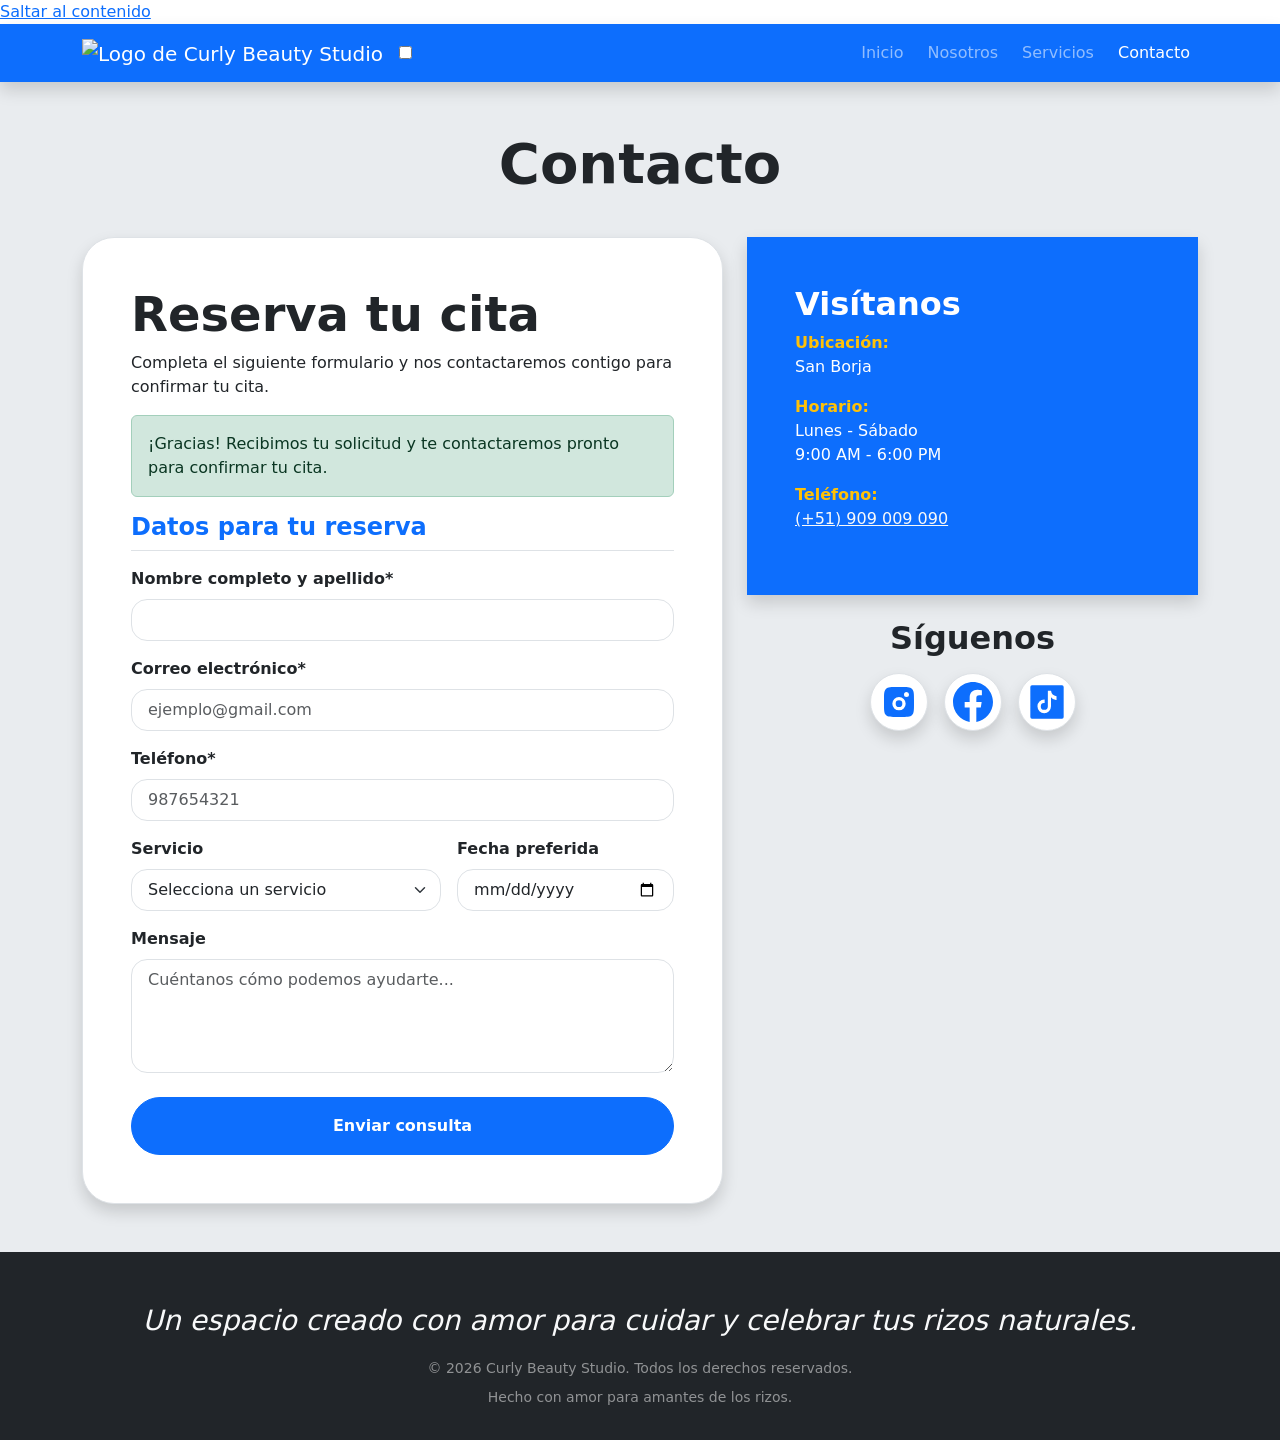
==== contacto.html @ cd8b1cfd "Add files via upload" ====
<!DOCTYPE html>
<html lang="es">
<head>
    <meta charset="UTF-8">
    <meta name="viewport" content="width=device-width, initial-scale=1.0">
    <meta name="description" content="Reserva tu cita en Curly Beauty Studio, San Borja. Horario y datos de contacto.">
    <title>Contacto | Curly Beauty Studio</title>
    <link rel="preconnect" href="https://fonts.googleapis.com">
    <link rel="preconnect" href="https://fonts.gstatic.com" crossorigin>
    <link href="https://fonts.googleapis.com/css2?family=Cormorant+Garamond:ital,wght@0,500;0,600;0,700;1,500;1,600&family=Plus+Jakarta+Sans:wght@400;500;600;700&display=swap" rel="stylesheet">
    <link href="https://cdn.jsdelivr.net/npm/bootstrap@5.3.3/dist/css/bootstrap.min.css" rel="stylesheet">
    <link rel="stylesheet" href="css/styles.css">
    <link rel="shortcut icon" href="img/logo_curly_beauty_studio_original.webp" type="image/webp">
</head>

<body>
    <a class="skip-link" href="#contenido">Saltar al contenido</a>

    <!-- Encabezado -->
    <header class="sticky-top">
        <nav class="navbar navbar-expand-md navbar-dark bg-primary shadow" aria-label="Navegación principal">
            <div class="container">
                <a class="navbar-brand" href="index.html">
                    <img class="img_logo" src="img/logo_curly_beauty_studio_original.webp" alt="Logo de Curly Beauty Studio">
                </a>
                <input type="checkbox" id="chkMenu" class="chk-menu" aria-label="Abrir o cerrar el menú">
                <label class="navbar-toggler" for="chkMenu" aria-hidden="true"><span class="navbar-toggler-icon"></span></label>
                <div class="collapse navbar-collapse" id="menu">
                    <ul class="navbar-nav ms-auto align-items-md-center gap-md-2">
                        <li class="nav-item"><a class="nav-link" href="index.html">Inicio</a></li>
                        <li class="nav-item"><a class="nav-link" href="nosotros.html">Nosotros</a></li>
                        <li class="nav-item"><a class="nav-link" href="servicios.html">Servicios</a></li>
                        <li class="nav-item"><a class="nav-link active" aria-current="page" href="contacto.html">Contacto</a></li>
                    </ul>
                </div>
            </div>
        </nav>
    </header>

    <main id="contenido" class="overflow-x-hidden">
        <section class="onda bg-body-secondary py-5">
            <div class="container">
                <h1 class="text-center anim-subir display-4 fw-semibold mb-3">Contacto</h1>

                <div class="row g-4 mt-2">

                    <!-- Formulario -->
                    <div class="col-lg-7 reveal">
                        <div class="bg-white border rounded-5 shadow p-4 p-md-5 text-start h-100">
                            <h2 class="display-5 fw-semibold">Reserva tu cita</h2>
                            <p>Completa el siguiente formulario y nos contactaremos contigo para confirmar tu cita.</p>

                            <div id="enviado" class="alert alert-success" role="status">
                                ¡Gracias! Recibimos tu solicitud y te contactaremos pronto para confirmar tu cita.
                            </div>

                            <form id="formReserva" action="contacto.html#enviado" method="get">
                                <fieldset>
                                    <legend class="h4 fw-semibold border-bottom pb-2 mb-3 f-titulos text-primary">Datos para tu reserva</legend>

                                    <div class="mb-3">
                                        <label for="nombre-apellido" class="form-label fw-semibold">Nombre completo y apellido*</label>
                                        <input type="text" class="form-control rounded-4 px-3 py-2" id="nombre-apellido" name="nombre-apellido" minlength="3" maxlength="50" autocomplete="name" required>
                                        <div class="invalid-feedback">Ingresa tu nombre completo (mínimo 3 caracteres).</div>
                                    </div>

                                    <div class="mb-3">
                                        <label for="correo" class="form-label fw-semibold">Correo electrónico*</label>
                                        <input type="email" class="form-control rounded-4 px-3 py-2" id="correo" name="correo" placeholder="ejemplo@gmail.com" autocomplete="email" required>
                                        <div class="invalid-feedback">Ingresa un correo electrónico válido.</div>
                                    </div>

                                    <div class="mb-3">
                                        <label for="telefono" class="form-label fw-semibold">Teléfono*</label>
                                        <input type="tel" class="form-control rounded-4 px-3 py-2" id="telefono" name="telefono" pattern="[0-9]{9}" inputmode="numeric" placeholder="987654321" autocomplete="tel" required>
                                        <div class="invalid-feedback">Ingresa un teléfono de 9 dígitos, solo números.</div>
                                    </div>

                                    <div class="row g-3 mb-3">
                                        <div class="col-sm-7">
                                            <label for="servicio" class="form-label fw-semibold">Servicio</label>
                                            <select class="form-select rounded-4 px-3 py-2" name="servicio" id="servicio">
                                                <option value="">Selecciona un servicio</option>
                                                <option value="corte">Corte y definición</option>
                                                <option value="tratamiento">Tratamiento e hidratación</option>
                                                <option value="asesoria">Asesoría de rutina personalizada</option>
                                            </select>
                                        </div>
                                        <div class="col-sm-5">
                                            <label for="fecha" class="form-label fw-semibold">Fecha preferida</label>
                                            <input type="date" class="form-control rounded-4 px-3 py-2" id="fecha" name="fecha">
                                        </div>
                                    </div>

                                    <div class="mb-4">
                                        <label for="mensaje" class="form-label fw-semibold">Mensaje</label>
                                        <textarea class="form-control rounded-4 px-3 py-2" id="mensaje" name="mensaje" rows="4" placeholder="Cuéntanos cómo podemos ayudarte..."></textarea>
                                    </div>

                                    <button type="submit" class="btn btn-primary rounded-pill px-4 py-3 fw-semibold w-100 pulsar">Enviar consulta</button>
                                </fieldset>
                            </form>
                        </div>
                    </div>

                    <!-- Información y redes -->
                    <div class="col-lg-5 reveal">
                        <section class="esq-inf bg-primary text-white shadow p-4 p-md-5 pb-3 text-start mb-4" aria-labelledby="tituloVisita">
                            <h2 id="tituloVisita" class="fs-2 fw-semibold text-white">Visítanos</h2>
                            <p class="text-white"><strong class="text-warning">Ubicación:</strong><br>San Borja</p>
                            <p class="text-white"><strong class="text-warning">Horario:</strong><br>Lunes - Sábado<br>9:00 AM - 6:00 PM</p>
                            <p class="text-white"><strong class="text-warning">Teléfono:</strong><br><a class="link-light" href="tel:+51909009090">(+51) 909 009 090</a></p>
                        </section>

                        <section class="text-center" aria-labelledby="tituloRedes">
                            <h2 id="tituloRedes" class="fs-2 fw-semibold">Síguenos</h2>
                            <div class="iconos-redes d-flex justify-content-center gap-3 mt-3">
                                <a class="red-social d-inline-flex align-items-center justify-content-center p-2 rounded-circle bg-white text-primary border shadow text-decoration-none" href="#" target="_blank" rel="noopener noreferrer" aria-label="Instagram">
                                    <svg width="40" height="40" viewBox="0 0 2.4 2.4" fill="none" xmlns="http://www.w3.org/2000/svg" aria-hidden="true"><path fill-rule="evenodd" clip-rule="evenodd" d="M.3 1.1C.3.723.3.534.417.417S.723.3 1.1.3h.2c.377 0 .566 0 .683.117S2.1.723 2.1 1.1v.2c0 .377 0 .566-.117.683S1.677 2.1 1.3 2.1h-.2c-.377 0-.566 0-.683-.117S.3 1.677.3 1.3zM1.8.75a.15.15 0 1 1-.3 0 .15.15 0 0 1 .3 0m-.4.55a.2.2 0 1 1-.4 0 .2.2 0 0 1 .4 0m.2 0a.4.4 0 1 1-.8 0 .4.4 0 0 1 .8 0" fill="currentColor"/></svg>
                                </a>
                                <a class="red-social d-inline-flex align-items-center justify-content-center p-2 rounded-circle bg-white text-primary border shadow text-decoration-none" href="#" target="_blank" rel="noopener noreferrer" aria-label="Facebook">
                                    <svg width="40" height="40" viewBox="0 0 24 24" fill="none" xmlns="http://www.w3.org/2000/svg" aria-hidden="true"><path fill-rule="evenodd" clip-rule="evenodd" d="M0 12.067C0 18.0335 4.33333 22.9944 10 24V15.3333H7V12H10V9.33332C10 6.33332 11.9333 4.66666 14.6667 4.66666C15.5333 4.66666 16.4667 4.79999 17.3333 4.93332V7.99999H15.8C14.3333 7.99999 14 8.73332 14 9.66666V12H17.2L16.6667 15.3333H14V24C19.6667 22.9944 24 18.0335 24 12.067C24 5.43017 18.6 0 12 0C5.4 0 0 5.43017 0 12.067Z" fill="currentColor"/></svg>
                                </a>
                                <a class="red-social d-inline-flex align-items-center justify-content-center p-2 rounded-circle bg-white text-primary border shadow text-decoration-none" href="#" target="_blank" rel="noopener noreferrer" aria-label="TikTok">
                                    <svg fill="currentColor" width="40" height="40" viewBox="0 0 24 24" xmlns="http://www.w3.org/2000/svg" aria-hidden="true"><path d="M21 2H3a1 1 0 0 0-1 1v18a1 1 0 0 0 1 1h18a1 1 0 0 0 1-1V3a1 1 0 0 0-1-1m-3.281 8.725a4 4 0 0 1-.328.017A3.57 3.57 0 0 1 14.4 9.129v5.493a4.061 4.061 0 1 1-4.06-4.06c.085 0 .167.008.251.013v2a2.067 2.067 0 1 0-.251 4.119 2.123 2.123 0 0 0 2.16-2.045l.02-9.331h1.914A3.564 3.564 0 0 0 17.719 8.5Z"/></svg>
                                </a>
                            </div>
                        </section>
                    </div>
                </div>
            </div>
        </section>
    </main>

    <!-- Pie de página -->
    <footer class="pie onda bg-dark text-center pt-5 pb-4">
        <div class="container">
            <p class="f-titulos fst-italic fs-3 text-light mw-100 mb-3">Un espacio creado con amor para cuidar y celebrar tus rizos naturales.</p>
            <p class="small text-white-50 mw-100 mb-2">&copy; 2026 Curly Beauty Studio. Todos los derechos reservados.</p>
            <p class="small text-white-50 mw-100 mb-2">Hecho con amor para amantes de los rizos.</p>
        </div>
    </footer>
</body>
</html>
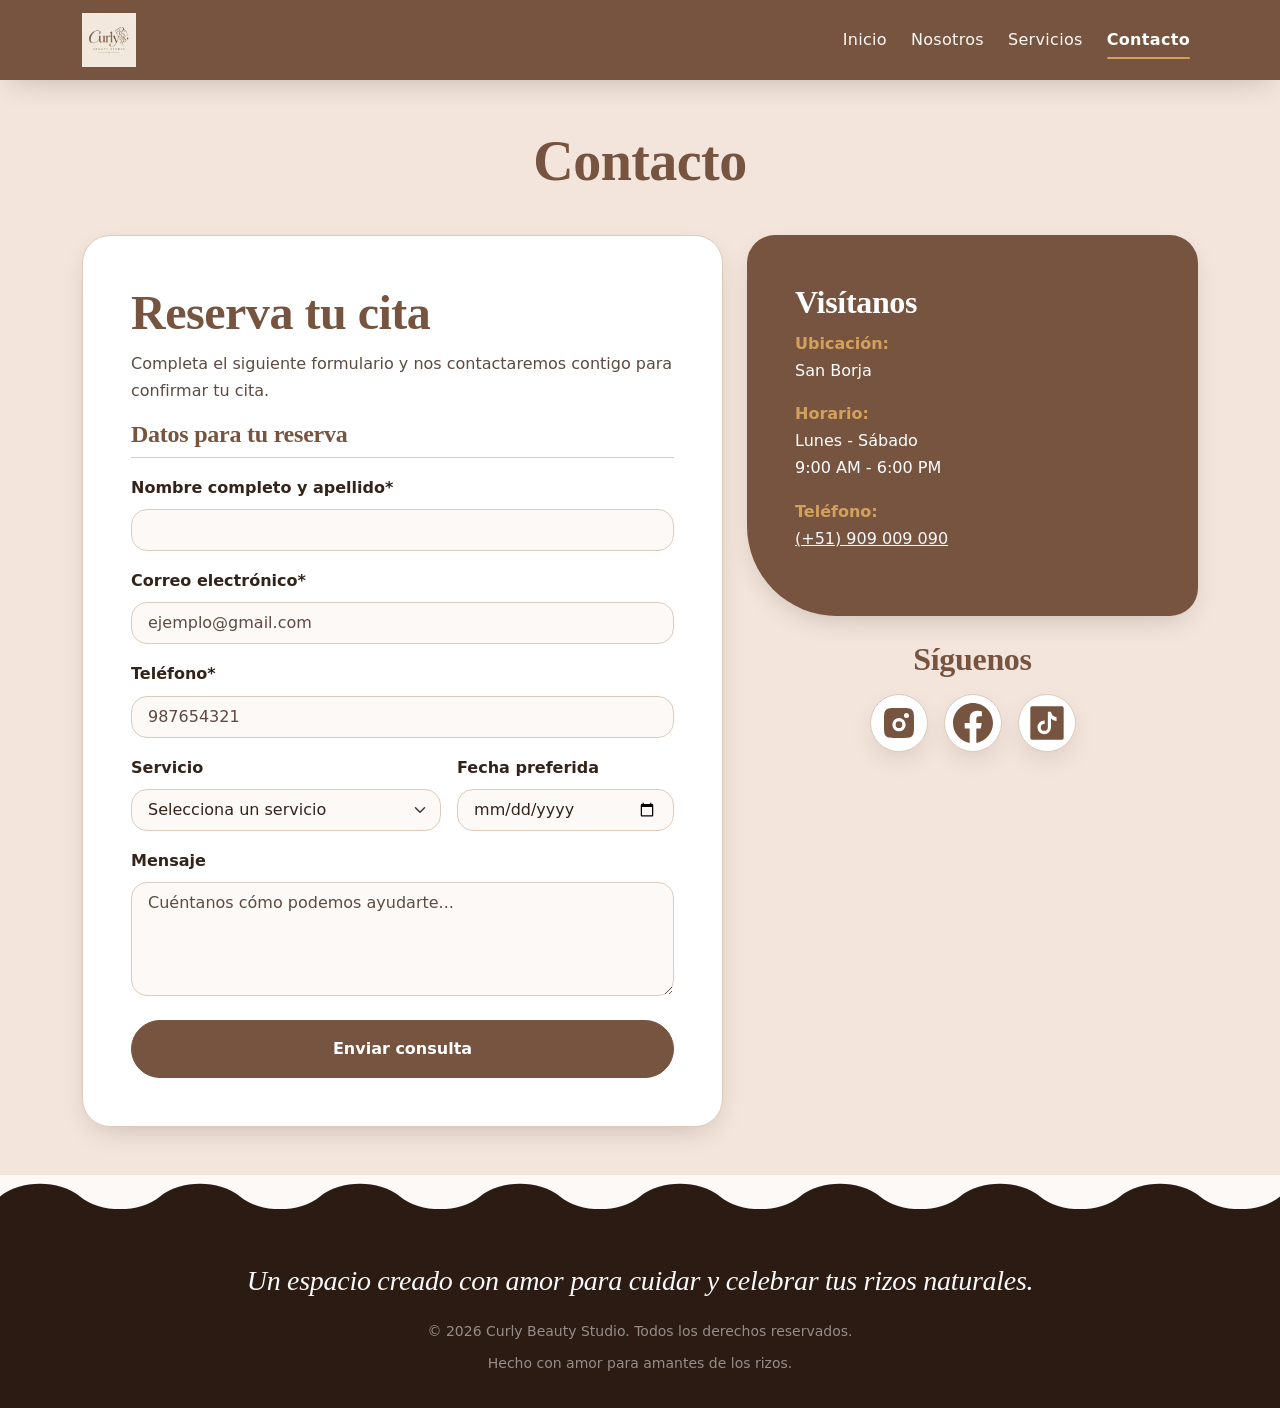
==== commit 8d73a363: "Fix HTML formatting and structure in contacto.html corrección de url de las redes sociales" ====
--- a/contacto.html
+++ b/contacto.html
@@ -5,6 +5,7 @@
     <meta name="viewport" content="width=device-width, initial-scale=1.0">
     <meta name="description" content="Reserva tu cita en Curly Beauty Studio, San Borja. Horario y datos de contacto.">
     <title>Contacto | Curly Beauty Studio</title>
+
     <link rel="preconnect" href="https://fonts.googleapis.com">
     <link rel="preconnect" href="https://fonts.gstatic.com" crossorigin>
     <link href="https://fonts.googleapis.com/css2?family=Cormorant+Garamond:ital,wght@0,500;0,600;0,700;1,500;1,600&family=Plus+Jakarta+Sans:wght@400;500;600;700&display=swap" rel="stylesheet">
@@ -115,13 +116,13 @@
                         <section class="text-center" aria-labelledby="tituloRedes">
                             <h2 id="tituloRedes" class="fs-2 fw-semibold">Síguenos</h2>
                             <div class="iconos-redes d-flex justify-content-center gap-3 mt-3">
-                                <a class="red-social d-inline-flex align-items-center justify-content-center p-2 rounded-circle bg-white text-primary border shadow text-decoration-none" href="#" target="_blank" rel="noopener noreferrer" aria-label="Instagram">
+                                <a class="red-social d-inline-flex align-items-center justify-content-center p-2 rounded-circle bg-white text-primary border shadow text-decoration-none" href="https://www.instagram.com/" target="_blank" rel="noopener noreferrer" aria-label="Instagram">
                                     <svg width="40" height="40" viewBox="0 0 2.4 2.4" fill="none" xmlns="http://www.w3.org/2000/svg" aria-hidden="true"><path fill-rule="evenodd" clip-rule="evenodd" d="M.3 1.1C.3.723.3.534.417.417S.723.3 1.1.3h.2c.377 0 .566 0 .683.117S2.1.723 2.1 1.1v.2c0 .377 0 .566-.117.683S1.677 2.1 1.3 2.1h-.2c-.377 0-.566 0-.683-.117S.3 1.677.3 1.3zM1.8.75a.15.15 0 1 1-.3 0 .15.15 0 0 1 .3 0m-.4.55a.2.2 0 1 1-.4 0 .2.2 0 0 1 .4 0m.2 0a.4.4 0 1 1-.8 0 .4.4 0 0 1 .8 0" fill="currentColor"/></svg>
                                 </a>
-                                <a class="red-social d-inline-flex align-items-center justify-content-center p-2 rounded-circle bg-white text-primary border shadow text-decoration-none" href="#" target="_blank" rel="noopener noreferrer" aria-label="Facebook">
+                                <a class="red-social d-inline-flex align-items-center justify-content-center p-2 rounded-circle bg-white text-primary border shadow text-decoration-none" href="https://www.facebook.com/" target="_blank" rel="noopener noreferrer" aria-label="Facebook">
                                     <svg width="40" height="40" viewBox="0 0 24 24" fill="none" xmlns="http://www.w3.org/2000/svg" aria-hidden="true"><path fill-rule="evenodd" clip-rule="evenodd" d="M0 12.067C0 18.0335 4.33333 22.9944 10 24V15.3333H7V12H10V9.33332C10 6.33332 11.9333 4.66666 14.6667 4.66666C15.5333 4.66666 16.4667 4.79999 17.3333 4.93332V7.99999H15.8C14.3333 7.99999 14 8.73332 14 9.66666V12H17.2L16.6667 15.3333H14V24C19.6667 22.9944 24 18.0335 24 12.067C24 5.43017 18.6 0 12 0C5.4 0 0 5.43017 0 12.067Z" fill="currentColor"/></svg>
                                 </a>
-                                <a class="red-social d-inline-flex align-items-center justify-content-center p-2 rounded-circle bg-white text-primary border shadow text-decoration-none" href="#" target="_blank" rel="noopener noreferrer" aria-label="TikTok">
+                                <a class="red-social d-inline-flex align-items-center justify-content-center p-2 rounded-circle bg-white text-primary border shadow text-decoration-none" href="https://www.tiktok.com/" target="_blank" rel="noopener noreferrer" aria-label="TikTok">
                                     <svg fill="currentColor" width="40" height="40" viewBox="0 0 24 24" xmlns="http://www.w3.org/2000/svg" aria-hidden="true"><path d="M21 2H3a1 1 0 0 0-1 1v18a1 1 0 0 0 1 1h18a1 1 0 0 0 1-1V3a1 1 0 0 0-1-1m-3.281 8.725a4 4 0 0 1-.328.017A3.57 3.57 0 0 1 14.4 9.129v5.493a4.061 4.061 0 1 1-4.06-4.06c.085 0 .167.008.251.013v2a2.067 2.067 0 1 0-.251 4.119 2.123 2.123 0 0 0 2.16-2.045l.02-9.331h1.914A3.564 3.564 0 0 0 17.719 8.5Z"/></svg>
                                 </a>
                             </div>
@@ -141,4 +142,4 @@
         </div>
     </footer>
 </body>
-</html>+</html>
--- a/css/styles.css
+++ b/css/styles.css
@@ -0,0 +1,214 @@
+
+:root {
+    /* Paleta */
+    --bs-primary: #76543f;            --bs-primary-rgb: 118, 84, 63;
+    --bs-warning: #d4a15c;            --bs-warning-rgb: 212, 161, 92;
+    --bs-dark: #2b1b13;               --bs-dark-rgb: 43, 27, 19;
+    --bs-primary-text-emphasis: #8a5d3b;
+
+    --bs-body-bg: #fdf9f6;            --bs-body-bg-rgb: 253, 249, 246;
+    --bs-body-color: #33231b;         --bs-body-color-rgb: 51, 35, 27;
+    --bs-secondary-bg: #f3e5dc;       --bs-secondary-bg-rgb: 243, 229, 220;
+    --bs-secondary-color: #5d4a41;    --bs-secondary-color-rgb: 93, 74, 65;
+    --bs-heading-color: #76543f;
+    --bs-border-color: #dccbbd;
+    --bs-border-color-translucent: rgba(118, 84, 63, .15);
+    --bs-border-radius-xxl: 28px;
+    --bs-box-shadow: 0 10px 30px -12px rgba(58, 37, 26, .28);
+    --bs-box-shadow-lg: 0 30px 60px -28px rgba(58, 37, 26, .5);
+    --bs-body-font-family: 'Plus Jakarta Sans', system-ui, -apple-system, sans-serif;
+    --bs-body-line-height: 1.7;
+
+    /* Variables propias */
+    --cacao: #3a251a;
+    --miel: #d4a15c;
+    --f-titulos: 'Cormorant Garamond', Georgia, serif;
+    --alto-onda: 34px;
+    --t: .3s ease;
+
+    --onda: url("data:image/svg+xml,%3Csvg xmlns='http://www.w3.org/2000/svg' viewBox='0 0 160 40' preserveAspectRatio='none'%3E%3Cpath d='M0 24C20 4 60 4 80 24S140 44 160 24V40H0Z'/%3E%3C/svg%3E");
+    --rizo: url("data:image/svg+xml,%3Csvg xmlns='http://www.w3.org/2000/svg' viewBox='0 0 40 40' fill='none' stroke='black' stroke-width='2.5' stroke-linecap='round'%3E%3Cpath d='M20 20a2 2 0 0 1 4 0a6 6 0 0 1-12 0a10 10 0 0 1 20 0a14 14 0 0 1-28 0'/%3E%3C/svg%3E");
+}
+
+/* ---------- BASE ---------- */
+html { scroll-behavior: smooth; scroll-padding-top: 6rem; }
+body { -webkit-font-smoothing: antialiased; }
+
+h1, h2, h3, h4, .f-titulos { font-family: var(--f-titulos); letter-spacing: -.01em; }
+p { color: var(--bs-secondary-color); max-width: 62ch; }
+
+a:focus-visible, button:focus-visible, .form-control:focus-visible { outline: 3px solid var(--miel); outline-offset: 3px; }
+
+.skip-link {
+    position: absolute; left: 1rem; top: -4rem; z-index: 2000;
+    background: var(--miel); color: var(--cacao); padding: .6rem 1rem;
+    border-radius: .5rem; font-weight: 600; text-decoration: none; transition: top var(--t);
+}
+.skip-link:focus { top: 1rem; }
+
+/* ---------- BARRA DE NAVEGACION ---------- */
+.navbar {
+    --bs-navbar-color: #fdf9f6;
+    --bs-navbar-hover-color: #fff;
+    --bs-navbar-active-color: #fff;
+}
+.img_logo { height: 54px; width: auto; transition: transform var(--t); }
+.img_logo:hover { transform: scale(1.05); }
+.navbar .nav-link { position: relative; font-weight: 500; letter-spacing: .02em; }
+.navbar .nav-link::after {
+    content: ''; position: absolute; left: .5rem; bottom: .15rem;
+    width: 0; height: 2px; border-radius: 2px; background: var(--miel); transition: width var(--t);
+}
+.navbar .nav-link:hover::after, .navbar .nav-link.active::after { width: calc(100% - 1rem); }
+.navbar .nav-link.active { font-weight: 600; }
+
+.navbar-toggler { cursor: pointer; }
+.chk-menu { position: absolute; opacity: 0; width: 1px; height: 1px; }
+.chk-menu:focus-visible + .navbar-toggler { outline: 3px solid var(--miel); outline-offset: 2px; }
+@media (max-width: 767.98px) {
+    .navbar:has(#chkMenu:checked) .navbar-collapse { display: block; }
+}
+
+/* ---------- BORDE ONDULADO  ---------- */
+.onda { position: relative; }
+.onda::before {
+    content: ''; position: absolute; left: 0; right: 0;
+    top: calc(1px - var(--alto-onda)); height: var(--alto-onda);
+    background-color: inherit;
+    -webkit-mask: var(--onda) repeat-x 0 0 / 160px 100%;
+    mask: var(--onda) repeat-x 0 0 / 160px 100%;
+    pointer-events: none;
+}
+.pie { margin-top: var(--alto-onda); }
+
+.experiencia { background-color: var(--cacao); isolation: isolate; }
+.experiencia::after {
+    content: ''; position: absolute; inset: 0; z-index: -1; opacity: .25;
+    background: url('../img/nuestro_espacio_salon.webp') center / cover no-repeat;
+    -webkit-mask-image: linear-gradient(to bottom, transparent 0%, #000 45%);
+    mask-image: linear-gradient(to bottom, transparent 0%, #000 45%);
+}
+
+/* ---------- BOTONES  ---------- */
+.btn { transition: background-color var(--t), color var(--t), border-color var(--t), transform var(--t); }
+.btn:hover { transform: translateY(-3px); }
+
+.btn-primary {
+    --bs-btn-bg: var(--bs-primary); --bs-btn-border-color: var(--bs-primary);
+    --bs-btn-hover-bg: var(--cacao); --bs-btn-hover-border-color: var(--cacao);
+    --bs-btn-active-bg: var(--cacao); --bs-btn-active-border-color: var(--cacao);
+}
+.btn-warning {
+    --bs-btn-bg: var(--miel); --bs-btn-border-color: var(--miel); --bs-btn-color: var(--cacao);
+    --bs-btn-hover-bg: #fff; --bs-btn-hover-border-color: #fff; --bs-btn-hover-color: var(--cacao);
+    --bs-btn-active-bg: #fff; --bs-btn-active-border-color: #fff; --bs-btn-active-color: var(--cacao);
+}
+.btn-outline-light { --bs-btn-hover-color: var(--cacao); --bs-btn-active-color: var(--cacao); }
+
+/* ---------- ANIMACIONES ---------- */
+@keyframes subir   { from { opacity: 0; transform: translateY(22px); } to { opacity: 1; transform: none; } }
+@keyframes flotar  { 0%, 100% { transform: translateY(0); } 50% { transform: translateY(-12px); } }
+@keyframes pulso   { 0% { box-shadow: 0 0 0 0 rgba(212, 161, 92, .65); } 70% { box-shadow: 0 0 0 16px rgba(212, 161, 92, 0); } 100% { box-shadow: 0 0 0 0 rgba(212, 161, 92, 0); } }
+@keyframes aparecer{ from { opacity: 0; transform: translateY(30px) scale(.97); } to { opacity: 1; transform: none; } }
+@keyframes rizar   { 0% { transform: rotate(0) scale(1); } 50% { transform: rotate(180deg) scale(1.2); } 100% { transform: rotate(360deg) scale(1); } }
+@keyframes latido  { 0%, 100% { transform: translateY(-4px) scale(1); } 50% { transform: translateY(-4px) scale(1.14); } }
+
+.anim-subir { animation: subir .8s ease both; }
+.d1 { animation-delay: .12s; }
+.d2 { animation-delay: .24s; }
+.d3 { animation-delay: .36s; }
+.pulsar { animation: pulso 2.4s ease-out infinite; }
+.pulsar:hover { animation-play-state: paused; }
+
+@supports (animation-timeline: view()) {
+    .reveal { animation: aparecer linear both; animation-timeline: view(); animation-range: entry 0% entry 55%; }
+}
+
+/* ---------- PORTADA ---------- */
+/* El título se ajusta al ancho de la columna (evita desbordes en tablet) */
+.hero h1 { font-size: clamp(2.8rem, 7.5vw, 5rem); overflow-wrap: anywhere; }
+
+.hero-imagen {
+    --marco: 20px;
+    position: relative; isolation: isolate; width: 100%; max-width: 460px; margin-inline: auto;
+    padding: 0 var(--marco) var(--marco) 0;
+    animation: subir 1s .2s ease both, flotar 6s 1.2s ease-in-out infinite;
+}
+.hero-imagen img {
+    display: block; width: 100%; height: auto; /* anula el height="600" fijo del HTML */
+    aspect-ratio: 4 / 5; object-fit: cover; object-position: center top;
+    border-radius: 999px 999px 28px 28px; box-shadow: var(--bs-box-shadow-lg);
+}
+.hero-imagen::after {
+    content: ''; position: absolute; inset: var(--marco) 0 0 var(--marco); z-index: -1;
+    border: 2px solid var(--miel); border-radius: 999px 999px 28px 28px;
+}
+
+/* ---------- TARJETAS ---------- */
+.card { transition: transform var(--t), box-shadow var(--t); }
+.card:hover { transform: translateY(-6px); }
+.card p { margin-bottom: 0; }
+
+.tarjeta-rizo .card-body::before {
+    content: ''; width: 42px; height: 42px; margin-bottom: 1rem; background: var(--miel);
+    -webkit-mask: var(--rizo) center / contain no-repeat; mask: var(--rizo) center / contain no-repeat;
+}
+.tarjeta-rizo:hover .card-body::before { animation: rizar .9s ease; }
+
+/* Imágenes con arco */
+.tarjeta-beneficio img, .tarjeta-servicio img, .tarjeta-corte img {
+    border-radius: 999px 999px 20px 20px; transition: transform var(--t), box-shadow var(--t);
+}
+.tarjeta-beneficio img { aspect-ratio: 1 / 1.15; }
+.tarjeta-beneficio:hover img { transform: scale(1.03); box-shadow: var(--bs-box-shadow-lg); }
+.tarjeta-servicio img { height: 240px; border-radius: 999px 999px 18px 18px; }
+.tarjeta-servicio li::marker { color: var(--miel); }
+.tarjeta-servicio:hover .precio { color: var(--bs-primary-text-emphasis) !important; transform: scale(1.04); }
+.precio { transition: color var(--t), transform var(--t); transform-origin: left center; }
+.tarjeta-corte img { height: 320px; }
+.tarjeta-corte:hover img { transform: translateY(-6px) rotate(-1.5deg); }
+
+.img-hoja { max-width: 760px; max-height: 460px; object-fit: cover; border-radius: 200px 28px 200px 28px; }
+.texto-editorial { max-width: 44ch; }
+.contenedor-estrecho { max-width: 860px; }
+
+/* Esquinas asimétricas */
+.esq-izq { border-radius: 100px 28px 28px 28px; }
+.esq-der { border-radius: 28px 100px 28px 28px; }
+.esq-inf { border-radius: 28px 28px 28px 90px; }
+
+/* ---------- CONTACTO ---------- */
+.form-control:focus, .form-select:focus {
+    border-color: var(--bs-primary); background-color: #fff;
+    box-shadow: 0 0 0 .25rem rgba(212, 161, 92, .4);
+}
+#enviado { display: none; }
+#enviado:target { display: block; }
+.form-control:user-invalid, .form-select:user-invalid { border-color: #b3261e; }
+.form-control:user-invalid ~ .invalid-feedback { display: block; }
+
+/* ---------- REDES SOCIALES ---------- */
+.red-social { transition: background-color var(--t), color var(--t), transform var(--t); }
+.red-social:hover, .red-social:focus-visible {
+    background-color: var(--bs-primary) !important; color: #fff !important;
+    transform: translateY(-4px); animation: latido .9s ease infinite;
+}
+
+/* ---------- RESPONSIVE ---------- */
+@media (max-width: 767.98px) {
+    :root { --alto-onda: 24px; }
+    .img-hoja { border-radius: 110px 24px 110px 24px; }
+    .esq-izq { border-radius: 70px 28px 28px 28px; }
+    .esq-der { border-radius: 28px 70px 28px 28px; }
+    .esq-inf { border-bottom-left-radius: 60px; }
+    .img_logo { height: 44px; }
+}
+@media (max-width: 480px) {
+    .hero-imagen { --marco: 12px; }
+    .tarjeta-servicio img { height: 210px; }
+    .tarjeta-corte img { height: 280px; }
+}
+@media (prefers-reduced-motion: reduce) {
+    html { scroll-behavior: auto; }
+    *, *::before, *::after { animation: none !important; transition: none !important; }
+}
